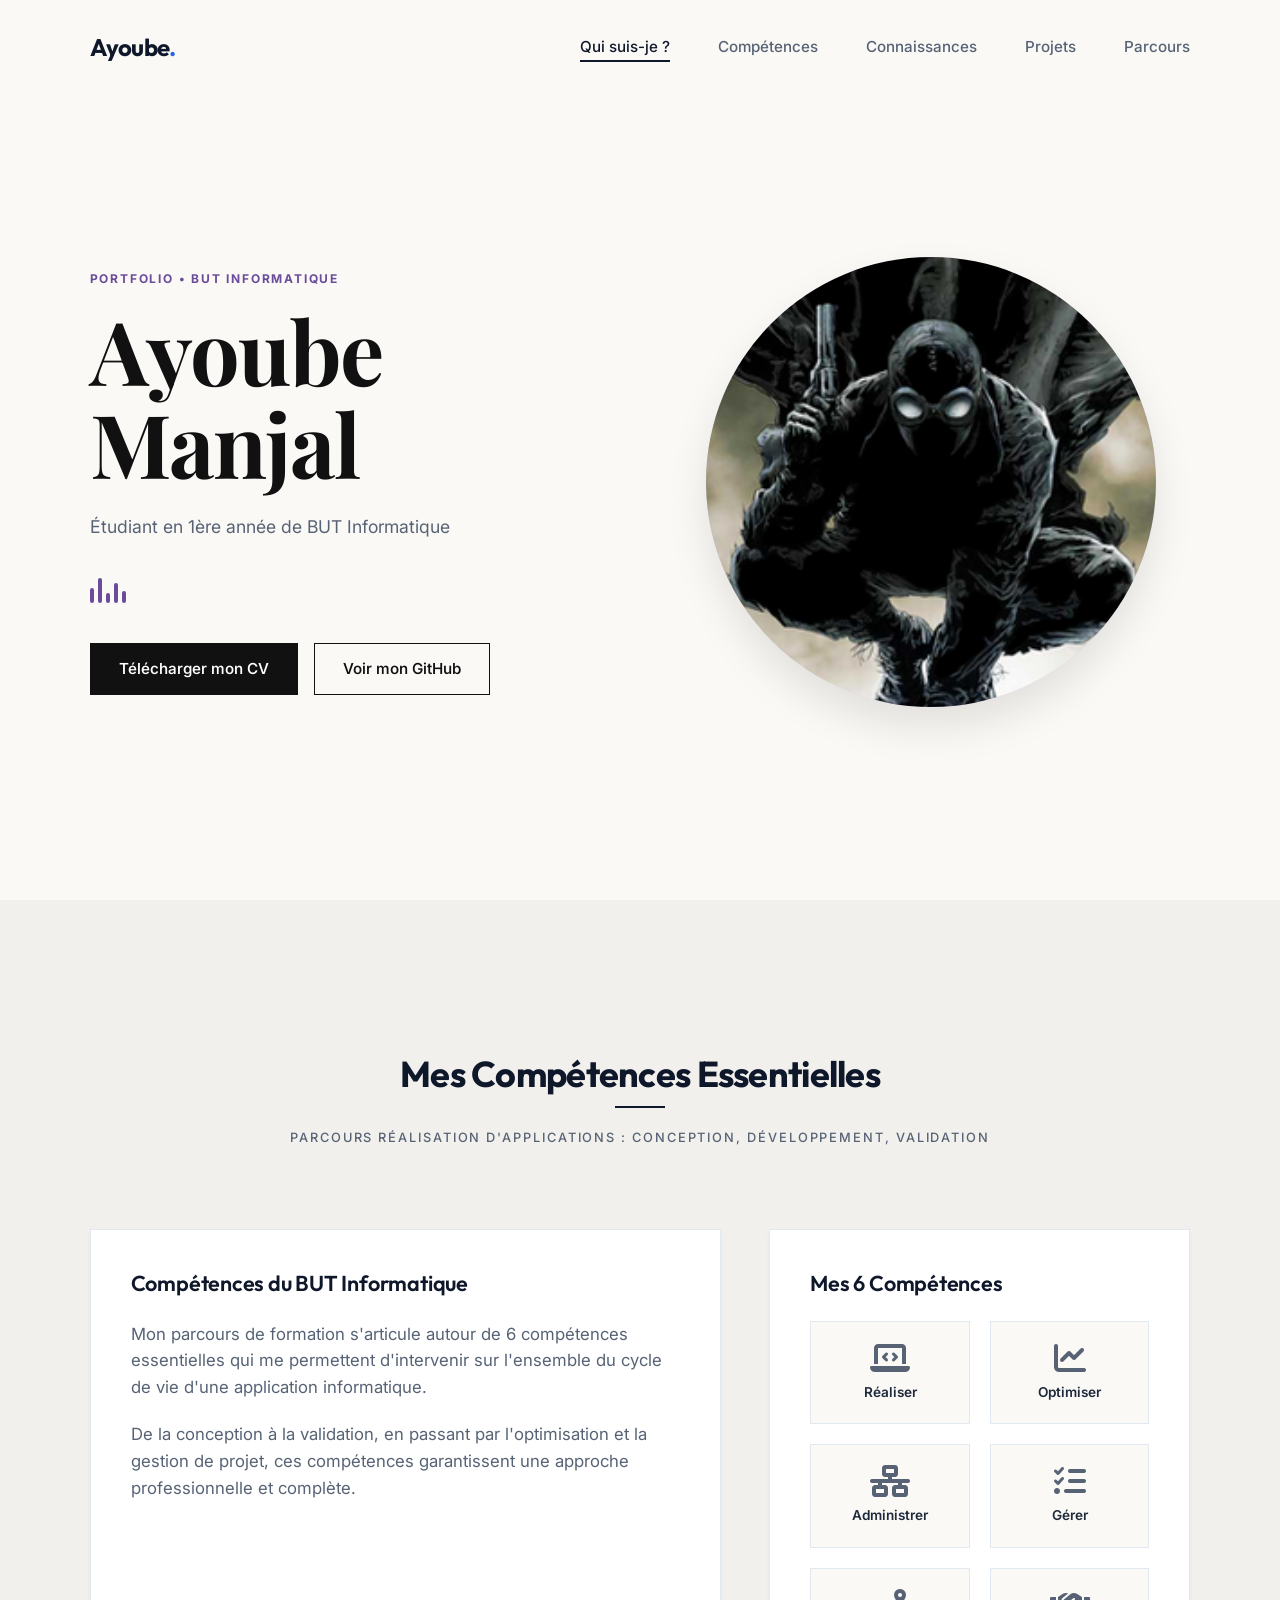
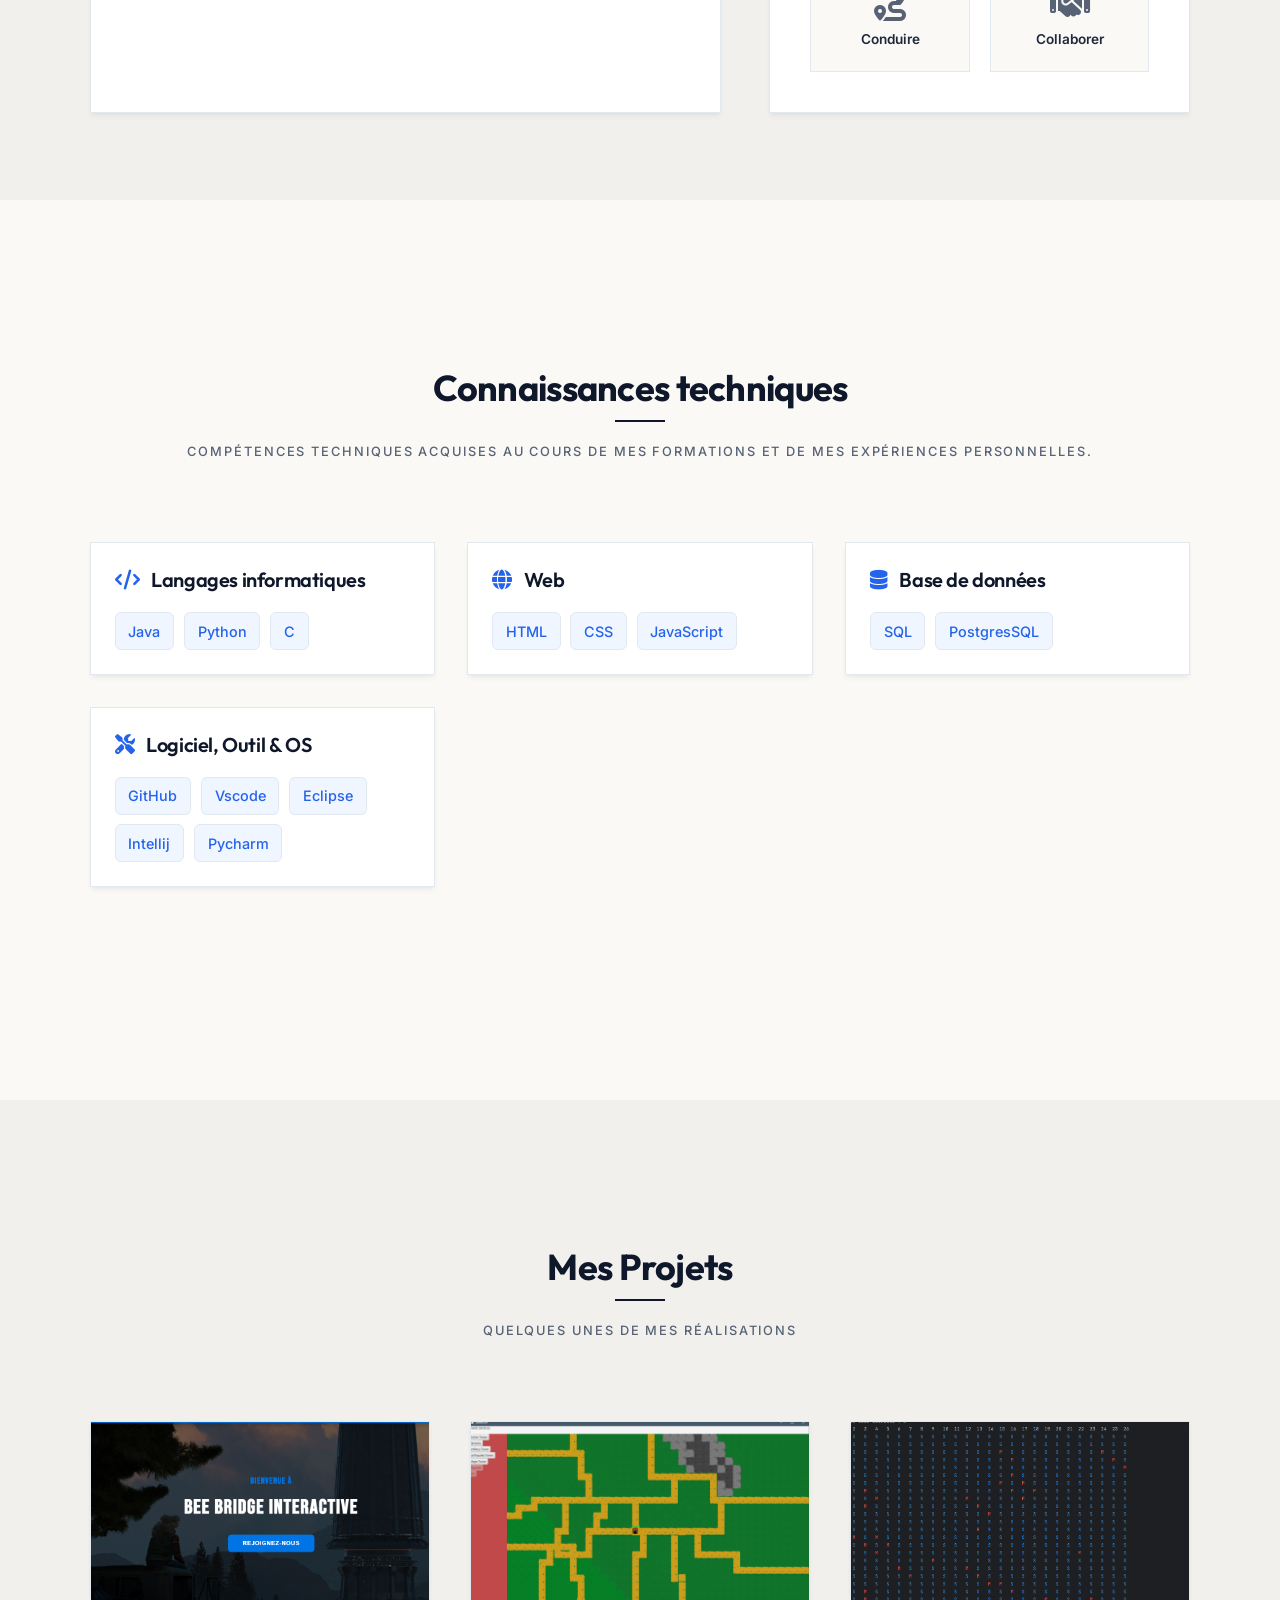
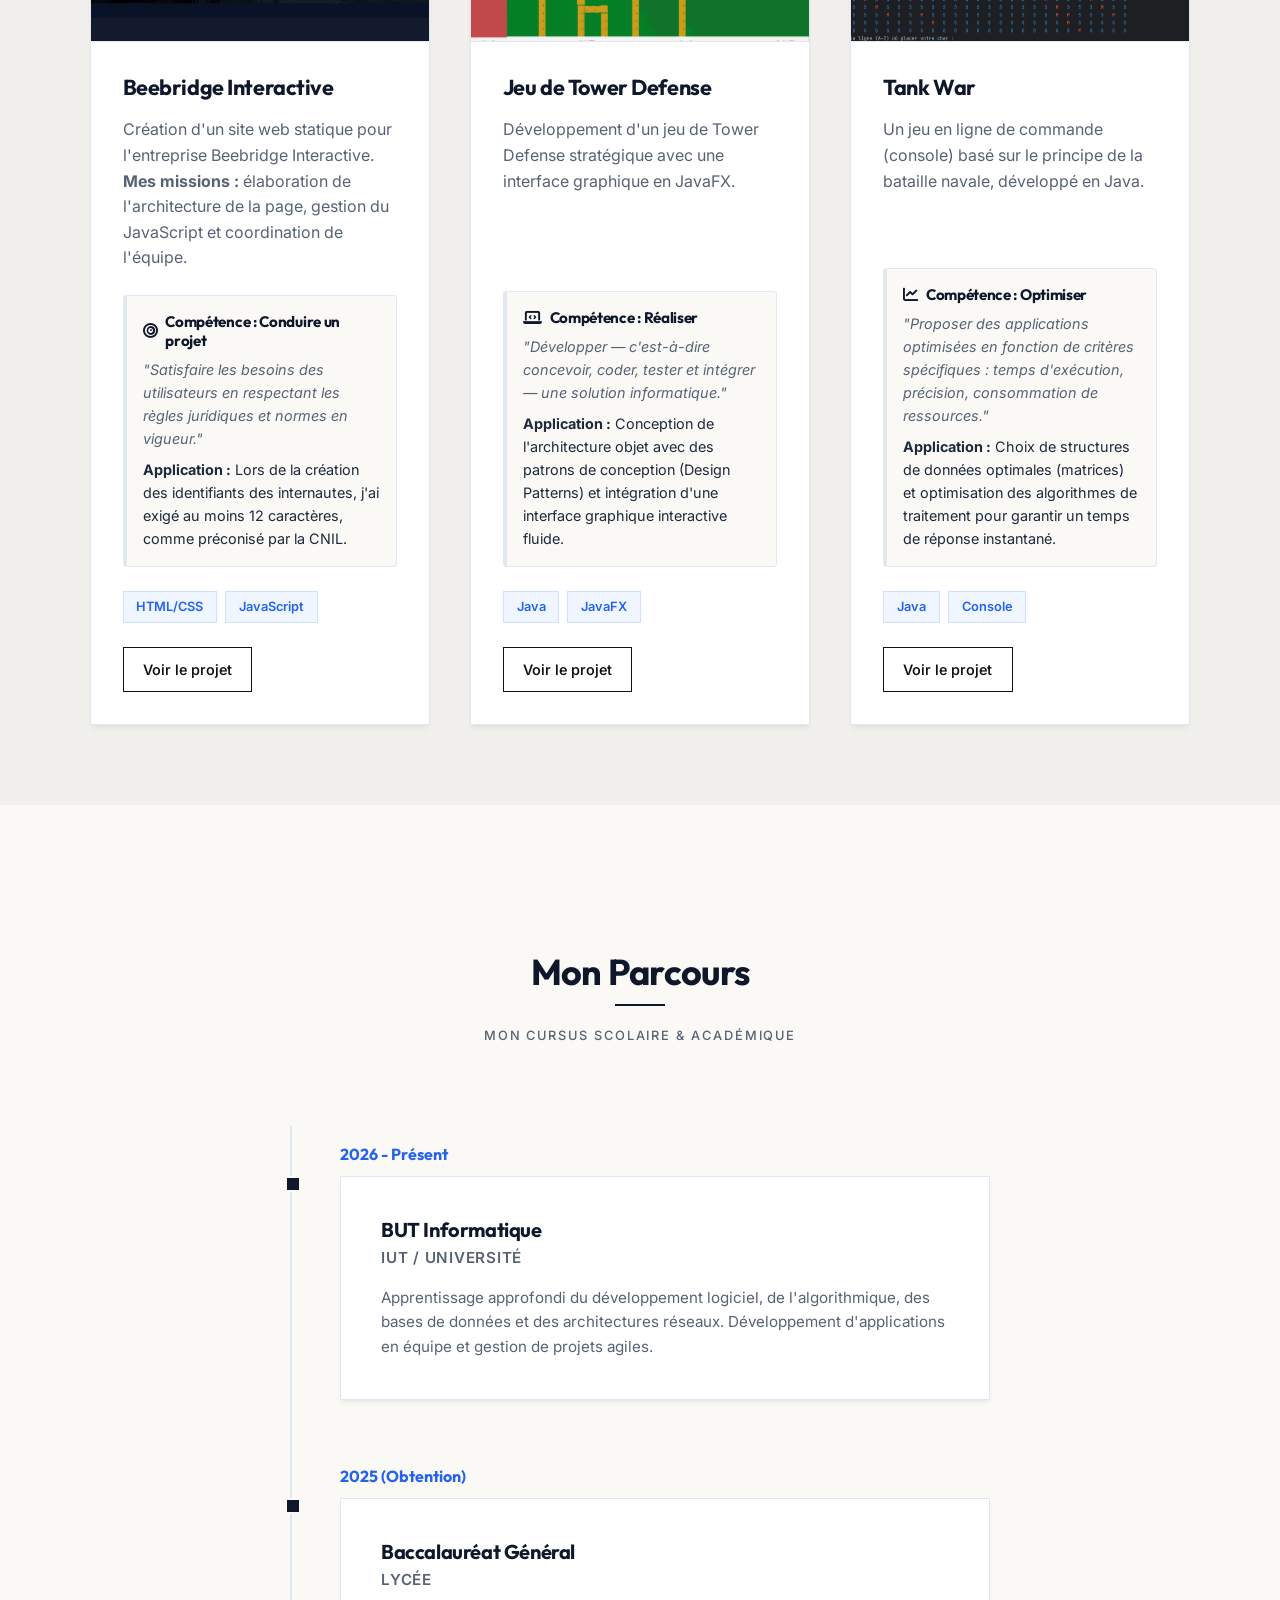
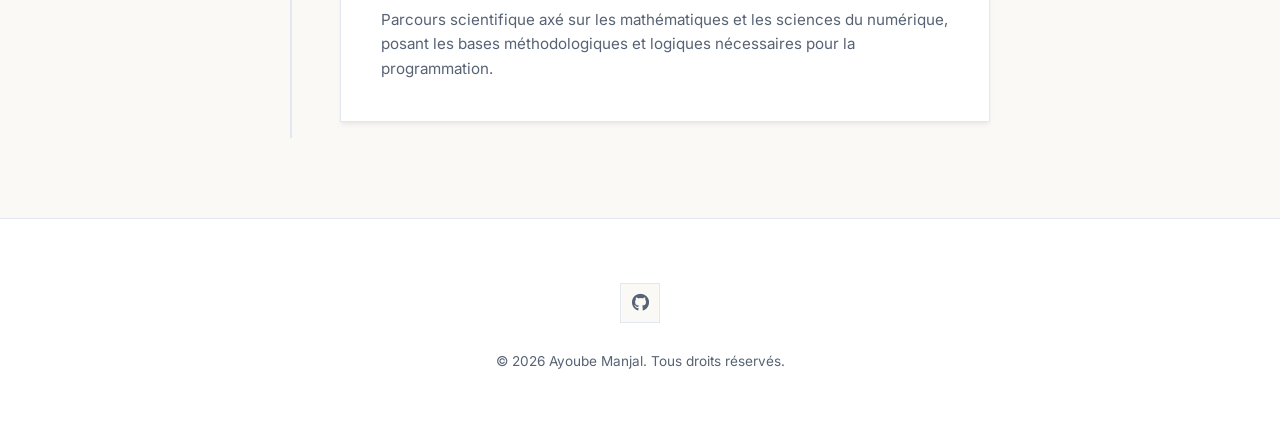
==== index.html @ c1eace11 "1st commit" ====
<!DOCTYPE html>
<html lang="fr">

<head>
    <meta charset="UTF-8">
    <meta name="viewport" content="width=device-width, initial-scale=1.0">
    <title>Portfolio de Ayoube Manjal | BUT Informatique</title>
    <!-- Google Fonts: Inter & Outfit -->
    <link rel="preconnect" href="https://fonts.googleapis.com">
    <link rel="preconnect" href="https://fonts.gstatic.com" crossorigin>
    <link
        href="https://fonts.googleapis.com/css2?family=Inter:wght@300;400;500;600&family=Outfit:wght@400;600;800&family=Playfair+Display:wght@700;900&display=swap"
        rel="stylesheet">
    <link rel="stylesheet" href="styles.css">
    <!-- Font Awesome for Icons -->
    <link rel="stylesheet" href="https://cdnjs.cloudflare.com/ajax/libs/font-awesome/6.4.0/css/all.min.css">
</head>

<body>

    <!-- Interface d'en-tête (Navbar) -->
    <header class="navbar">
        <a href="index.html" class="logo">Ayoube<span>.</span></a>
        <nav>
            <ul class="nav-links">
                <li><a href="#accueil" class="active">Qui suis-je ?</a></li>
                <li><a href="#competences">Compétences</a></li>
                <li><a href="#connaissances">Connaissances</a></li>
                <li><a href="#projets">Projets</a></li>
                <li><a href="#parcours">Parcours</a></li>
            </ul>
        </nav>
        <div class="menu-toggle">
            <i class="fas fa-bars"></i>
        </div>
    </header>

    <main>
        <!-- Section: Accueil / Qui suis-je ? -->
        <section id="accueil" class="hero">
            <div class="hero-content reveal">
                <span class="hero-overline">PORTFOLIO &bull; BUT INFORMATIQUE</span>
                <h1 class="title">Ayoube<br>Manjal</h1>
                <p class="subtitle">Étudiant en 1ère année de BUT Informatique</p>

                <div class="hero-decoration">
                    <span class="bar"></span><span class="bar"></span><span class="bar"></span><span
                        class="bar"></span><span class="bar"></span>
                </div>

                <div class="hero-actions">
                    <a href="#parcours" class="btn btn-primary">Télécharger mon CV</a>
                    <a href="https://github.com/AyoubeM" class="btn btn-secondary" target="_blank">Voir mon GitHub</a>
                </div>
            </div>

            <!-- Emplacement pour l'image de profil -->
            <div class="hero-image reveal delay-1">
                <div class="image-circle">
                    <!-- Remplacez le 'src' par le chemin de votre photo -->
                    <img src="images/spidey.png" alt="Photo de Ayoube Manjal" onerror="this.style.display='none'">
                </div>
            </div>
        </section>

        <!-- Section: Mes Compétences -->
        <section id="competences" class="about">
            <div class="section-title reveal">
                <h2>Mes Compétences Essentielles</h2>
                <p>Parcours Réalisation d'applications : conception, développement, validation</p>
            </div>

            <div class="about-grid reveal">
                <div class="about-text glass-card">
                    <h3>Compétences du BUT Informatique</h3>
                    <p>Mon parcours de formation s'articule autour de 6 compétences essentielles qui me permettent
                        d'intervenir sur l'ensemble du cycle de vie d'une application informatique.</p>
                    <p>De la conception à la validation, en passant par l'optimisation et la gestion de projet, ces
                        compétences garantissent une approche professionnelle et complète.</p>
                </div>

                <div class="skills glass-card">
                    <h3>Mes 6 Compétences</h3>
                    <div class="skills-container">
                        <div class="skill-item">
                            <i class="fas fa-laptop-code"></i>
                            <span>Réaliser</span>
                        </div>
                        <div class="skill-item">
                            <i class="fas fa-chart-line"></i>
                            <span>Optimiser</span>
                        </div>
                        <div class="skill-item">
                            <i class="fas fa-network-wired"></i>
                            <span>Administrer</span>
                        </div>
                        <div class="skill-item">
                            <i class="fas fa-list-check"></i>
                            <span>Gérer</span>
                        </div>
                        <div class="skill-item">
                            <i class="fas fa-route"></i>
                            <span>Conduire</span>
                        </div>
                        <div class="skill-item">
                            <i class="fas fa-handshake"></i>
                            <span>Collaborer</span>
                        </div>
                    </div>
                </div>
            </div>
        </section>

        <!-- Section: Connaissances Techniques -->
        <section id="connaissances" class="connaissances">
            <div class="section-title reveal">
                <h2>Connaissances techniques</h2>
                <p>Compétences techniques acquises au cours de mes formations et de mes expériences personnelles.</p>
            </div>

            <div class="connaissances-grid reveal">
                <!-- Langages informatiques -->
                <div class="connaissance-category glass-card">
                    <h3><i class="fas fa-code"></i> Langages informatiques</h3>
                    <div class="tags-container">
                        <span class="tag">Java</span>
                        <span class="tag">Python</span>
                        <span class="tag">C</span>
                    </div>
                </div>

                <!-- Web -->
                <div class="connaissance-category glass-card">
                    <h3><i class="fas fa-globe"></i> Web</h3>
                    <div class="tags-container">
                        <span class="tag">HTML</span>
                        <span class="tag">CSS</span>
                        <span class="tag">JavaScript</span>
                    </div>
                </div>

                <!-- Base de données -->
                <div class="connaissance-category glass-card">
                    <h3><i class="fas fa-database"></i> Base de données</h3>
                    <div class="tags-container">
                        <span class="tag">SQL</span>
                        <span class="tag">PostgresSQL</span>
                    </div>
                </div>

                <!-- Logiciel, Outil & OS -->
                <div class="connaissance-category glass-card">
                    <h3><i class="fas fa-tools"></i> Logiciel, Outil & OS</h3>
                    <div class="tags-container">
                        <span class="tag">GitHub</span>
                        <span class="tag">Vscode</span>
                        <span class="tag">Eclipse</span>
                        <span class="tag">Intellij</span>
                        <span class="tag">Pycharm</span>
                    </div>
                </div>
            </div>
        </section>

        <!-- Section: Projets -->
        <section id="projets" class="projects">
            <div class="section-title reveal">
                <h2>Mes Projets</h2>
                <p>Quelques unes de mes réalisations</p>
            </div>

            <div class="projects-grid reveal">
                <!-- Projet 1 -->
                <div class="project-card glass-card">
                    <div class="project-image">
                        <img src="images/project1.png" alt="Site Statique Beebridge Interactive">
                    </div>
                    <div class="project-content">
                        <h3>Beebridge Interactive</h3>
                        <p>Création d'un site web statique pour l'entreprise Beebridge Interactive. <strong>Mes missions
                                :</strong> élaboration de l'architecture de la page, gestion du JavaScript et
                            coordination de l'équipe.</p>

                        <div class="competence-mobilisee">
                            <h4><i class="fas fa-bullseye"></i> Compétence : Conduire un projet</h4>
                            <p class="pn-desc"><em>"Satisfaire les besoins des utilisateurs en respectant les règles
                                    juridiques et normes en vigueur."</em></p>
                            <p><strong>Application :</strong> Lors de la création des identifiants des internautes, j'ai
                                exigé au moins 12 caractères, comme préconisé par la CNIL.</p>
                        </div>

                        <div class="project-tags">
                            <span>HTML/CSS</span>
                            <span>JavaScript</span>
                        </div>
                        <a href="projet-beebridge.html" class="btn btn-secondary">Voir le projet</a>
                    </div>
                </div>

                <!-- Projet 2 -->
                <div class="project-card glass-card">
                    <div class="project-image">
                        <img src="images/project2.png" alt="Jeu de Tower Defense">
                    </div>
                    <div class="project-content">
                        <h3>Jeu de Tower Defense</h3>
                        <p>Développement d'un jeu de Tower Defense stratégique avec une interface graphique en JavaFX.
                        </p>

                        <div class="competence-mobilisee">
                            <h4><i class="fas fa-laptop-code"></i> Compétence : Réaliser</h4>
                            <p class="pn-desc"><em>"Développer — c'est-à-dire concevoir, coder, tester et intégrer — une
                                    solution informatique."</em></p>
                            <p><strong>Application :</strong> Conception de l'architecture objet avec des patrons de
                                conception (Design Patterns) et intégration d'une interface graphique interactive
                                fluide.</p>
                        </div>

                        <div class="project-tags">
                            <span>Java</span>
                            <span>JavaFX</span>
                        </div>
                        <a href="projet-tower-defense.html" class="btn btn-secondary">Voir le projet</a>
                    </div>
                </div>

                <!-- Projet 3 -->
                <div class="project-card glass-card">
                    <div class="project-image">
                        <img src="images/project3.png" alt="Jeu Tank War">
                    </div>
                    <div class="project-content">
                        <h3>Tank War</h3>
                        <p>Un jeu en ligne de commande (console) basé sur le principe de la bataille navale, développé
                            en Java.</p>

                        <div class="competence-mobilisee">
                            <h4><i class="fas fa-chart-line"></i> Compétence : Optimiser</h4>
                            <p class="pn-desc"><em>"Proposer des applications optimisées en fonction de critères
                                    spécifiques : temps d'exécution, précision, consommation de ressources."</em></p>
                            <p><strong>Application :</strong> Choix de structures de données optimales (matrices) et
                                optimisation des algorithmes de traitement pour garantir un temps de réponse instantané.
                            </p>
                        </div>

                        <div class="project-tags">
                            <span>Java</span>
                            <span>Console</span>
                        </div>
                        <a href="projet-tank-war.html" class="btn btn-secondary">Voir le projet</a>
                    </div>
                </div>
            </div>
        </section>

        <!-- Section: Mon Parcours -->
        <section id="parcours" class="parcours">
            <div class="section-title reveal">
                <h2>Mon Parcours</h2>
                <p>Mon cursus scolaire & académique</p>
            </div>

            <div class="timeline reveal">
                <div class="timeline-item">
                    <div class="timeline-date">2026 - Présent</div>
                    <div class="timeline-content glass-card">
                        <h3>BUT Informatique</h3>
                        <p class="timeline-institution">IUT / Université</p>
                        <p>Apprentissage approfondi du développement logiciel, de l'algorithmique, des bases de données
                            et des architectures réseaux. Développement d'applications en équipe et gestion de projets
                            agiles.</p>
                    </div>
                </div>

                <div class="timeline-item">
                    <div class="timeline-date">2025 (Obtention)</div>
                    <div class="timeline-content glass-card">
                        <h3>Baccalauréat Général</h3>
                        <p class="timeline-institution">Lycée</p>
                        <p>Parcours scientifique axé sur les mathématiques et les sciences du numérique, posant les
                            bases méthodologiques et logiques nécessaires pour la programmation.</p>
                    </div>
                </div>
            </div>
        </section>
    </main>

    <!-- Footer -->
    <footer>
        <div class="footer-content">
            <div class="socials">
                <a href="https://github.com/AyoubeM"> <i class="fab fa-github"></i></a>
            </div>
            <p>&copy; 2026 Ayoube Manjal. Tous droits réservés.</p>
        </div>
    </footer>

    <script src="script.js"></script>
</body>

</html>
---- styles.css ----
/* ==========================================================================
   Variables & Reset
   ========================================================================== */
:root {
    /* Palette de couleurs sobre, élégante et chaleureuse (Minimalist Warm Light) */
    --bg-color: #faf9f6;          /* Alabaster / Ivoire doux */
    --bg-alt: #f1f0ec;            /* Ivoire légèrement plus sombre pour alterner */
    --bg-card: #ffffff;           /* Cartes d'un blanc pur */
    
    --text-color: #1e293b;        /* Gris ardoise très foncé (Slate 800) */
    --text-muted: #576375;        /* Gris moyen pour le texte secondaire (Slate 600) */
    --text-light: #8e9aa8;        /* Gris clair pour les indications fines (Slate 400) */
    
    --primary: #0f172a;           /* Noir ardoise principal (Slate 900) */
    --primary-hover: #334155;     /* Gris ardoise au survol (Slate 700) */
    --accent: #2563eb;            /* Bleu professionnel discret */
    --accent-light: #eff6ff;      /* Fond bleu très léger pour badges */
    
    --border-color: #e2e8f0;      /* Ligne de bordure fine classique */
    --border-focus: #94a3b8;      /* Ligne de bordure active */
    
    --shadow-sm: 0 1px 2px 0 rgba(0, 0, 0, 0.05);
    --shadow-md: 0 4px 6px -1px rgba(0, 0, 0, 0.05), 0 2px 4px -2px rgba(0, 0, 0, 0.05);
    --shadow-lg: 0 10px 15px -3px rgba(0, 0, 0, 0.05), 0 4px 6px -4px rgba(0, 0, 0, 0.05);
    
    --font-sans: 'Inter', sans-serif;
    --font-heading: 'Outfit', sans-serif;
    --font-serif: 'Playfair Display', serif;

    --transition: all 0.25s cubic-bezier(0.4, 0, 0.2, 1);
}

* {
    margin: 0;
    padding: 0;
    box-sizing: border-box;
}

html {
    scroll-behavior: smooth;
}

body {
    background-color: var(--bg-color);
    color: var(--text-color);
    font-family: var(--font-sans);
    line-height: 1.6;
    overflow-x: hidden;
    position: relative;
    -webkit-font-smoothing: antialiased;
}

/* Les blobs d'arrière-plan du style précédent sont désactivés */
.blob {
    display: none !important;
}

/* ==========================================================================
   Typographie & Utilitaire
   ========================================================================== */
h1, h2, h3, h4 {
    font-family: var(--font-heading);
    color: var(--primary);
    font-weight: 700;
    line-height: 1.25;
    letter-spacing: -0.02em;
}

h2 {
    font-size: 2.25rem;
    margin-bottom: 0.5rem;
}

a {
    text-decoration: none;
    color: inherit;
    transition: var(--transition);
}

.section-title {
    text-align: center;
    margin-bottom: 5rem;
}

.section-title h2 {
    position: relative;
    display: inline-block;
    padding-bottom: 0.75rem;
}

.section-title h2::after {
    content: '';
    position: absolute;
    bottom: 0;
    left: 50%;
    transform: translateX(-50%);
    width: 50px;
    height: 2px;
    background-color: var(--primary);
}

.section-title p {
    color: var(--text-muted);
    font-weight: 500;
    text-transform: uppercase;
    letter-spacing: 0.15em;
    font-size: 0.8rem;
    margin-top: 0.75rem;
}

.glass-card {
    background: var(--bg-card);
    border: 1px solid var(--border-color);
    border-radius: 0;
    box-shadow: var(--shadow-md);
    padding: 2.5rem;
    transition: var(--transition);
}

.glass-card:hover {
    box-shadow: var(--shadow-lg);
    border-color: var(--border-focus);
}

/* ==========================================================================
   Navigation (Navbar)
   ========================================================================== */
.navbar {
    position: fixed;
    top: 0;
    left: 0;
    width: 100%;
    display: flex;
    justify-content: space-between;
    align-items: center;
    padding: 1.75rem 7%;
    z-index: 100;
    transition: var(--transition);
    background: transparent;
}

.navbar.scrolled {
    background: rgba(250, 249, 246, 0.9);
    backdrop-filter: blur(10px);
    -webkit-backdrop-filter: blur(10px);
    padding: 1.25rem 7%;
    border-bottom: 1px solid var(--border-color);
    box-shadow: var(--shadow-sm);
}

.logo {
    font-family: var(--font-heading);
    font-size: 1.5rem;
    font-weight: 700;
    color: var(--primary);
    letter-spacing: -0.03em;
}

.logo span {
    color: var(--accent);
}

.nav-links {
    display: flex;
    list-style: none;
    gap: 3rem;
}

.nav-links a {
    font-weight: 500;
    font-size: 0.95rem;
    color: var(--text-muted);
    position: relative;
    padding: 0.25rem 0;
}

.nav-links a:hover,
.nav-links a.active {
    color: var(--primary);
}

.nav-links a::after {
    content: '';
    position: absolute;
    width: 0;
    height: 2px;
    bottom: -2px;
    left: 0;
    background-color: var(--primary);
    transition: var(--transition);
}

.nav-links a:hover::after,
.nav-links a.active::after {
    width: 100%;
}

.menu-toggle {
    display: none;
    font-size: 1.25rem;
    color: var(--primary);
    cursor: pointer;
}

/* ==========================================================================
   Boutons
   ========================================================================== */
.btn {
    display: inline-flex;
    align-items: center;
    gap: 0.5rem;
    padding: 0.8rem 1.75rem;
    border-radius: 0;
    font-weight: 550;
    font-size: 0.95rem;
    font-family: var(--font-sans);
    cursor: pointer;
    transition: var(--transition);
    border: 1px solid transparent;
}

.btn-primary {
    background-color: #111111;
    color: #ffffff;
}

.btn-primary:hover {
    background-color: #333333;
    transform: translateY(-1px);
}

.btn-secondary {
    background-color: transparent;
    color: #111111;
    border: 1px solid #111111;
}

.btn-secondary:hover {
    background-color: rgba(17, 17, 17, 0.05);
    transform: translateY(-1px);
}

/* ==========================================================================
   Sections Layout
   ========================================================================== */
section {
    min-height: 100vh;
    padding: 9rem 7% 5rem;
    display: flex;
    flex-direction: column;
    justify-content: center;
}

section:nth-of-type(even) {
    background-color: var(--bg-alt);
}

/* --- Hero Section --- */
.hero {
    flex-direction: row;
    align-items: center;
    justify-content: space-between;
    gap: 4rem;
}

.hero-content {
    flex: 1;
    max-width: 550px;
}

.hero-overline {
    display: block;
    font-size: 0.75rem;
    font-weight: 700;
    color: #6b4c9a;
    text-transform: uppercase;
    letter-spacing: 0.15em;
    margin-bottom: 1rem;
}

.hero .title {
    font-family: var(--font-serif);
    font-size: 5.5rem;
    line-height: 1.05;
    margin-bottom: 1.5rem;
    color: #111111;
    letter-spacing: -0.02em;
}

.hero .subtitle {
    font-size: 1.1rem;
    color: var(--text-muted);
    margin-bottom: 2rem;
    font-weight: 400;
    line-height: 1.6;
}

.hero-decoration {
    display: flex;
    align-items: flex-end;
    gap: 4px;
    height: 30px;
    margin-bottom: 2.5rem;
}

.hero-decoration .bar {
    width: 4px;
    background-color: #6b4c9a;
    border-radius: 2px;
}

.hero-decoration .bar:nth-child(1) { height: 15px; }
.hero-decoration .bar:nth-child(2) { height: 25px; }
.hero-decoration .bar:nth-child(3) { height: 10px; }
.hero-decoration .bar:nth-child(4) { height: 20px; }
.hero-decoration .bar:nth-child(5) { height: 12px; }

.hero-actions {
    display: flex;
    gap: 1rem;
}

.hero-image {
    flex: 1;
    display: flex;
    justify-content: center;
    align-items: center;
}

.image-circle {
    width: 450px;
    height: 450px;
    border-radius: 50%;
    overflow: hidden;
    position: relative;
    background-color: #e0d9e8;
    box-shadow: 0 20px 40px rgba(0,0,0,0.1);
}

.image-circle img {
    width: 100%;
    height: 100%;
    object-fit: cover;
}

/* --- About & Skills --- */
.about-grid {
    display: grid;
    grid-template-columns: 1.2fr 0.8fr;
    gap: 3rem;
}

.about-text h3, .skills h3 {
    margin-bottom: 1.5rem;
    font-size: 1.35rem;
    font-weight: 600;
    letter-spacing: -0.01em;
}

.about-text p {
    color: var(--text-muted);
    margin-bottom: 1.25rem;
    font-size: 1.05rem;
}

.skills-container {
    display: grid;
    grid-template-columns: repeat(2, 1fr);
    gap: 1.25rem;
}

.skill-item {
    display: flex;
    flex-direction: column;
    align-items: center;
    gap: 0.5rem;
    padding: 1.25rem;
    background: var(--bg-color);
    border-radius: 0;
    border: 1px solid var(--border-color);
    transition: var(--transition);
}

.skill-item:hover {
    background: var(--bg-card);
    border-color: var(--border-focus);
    transform: translateY(-2px);
    box-shadow: var(--shadow-sm);
}

.skill-item i {
    font-size: 2rem;
    color: var(--text-muted);
}

.skill-item:hover i {
    color: var(--accent);
}

.skill-item span {
    font-size: 0.85rem;
    font-weight: 600;
    color: var(--text-color);
}

/* --- Connaissances Techniques --- */
.connaissances {
    padding-top: 2rem;
}

.connaissances-grid {
    display: grid;
    grid-template-columns: repeat(auto-fit, minmax(300px, 1fr));
    gap: 2rem;
}

.connaissance-category {
    display: flex;
    flex-direction: column;
    gap: 1.25rem;
    padding: 1.5rem;
}

.connaissance-category h3 {
    font-size: 1.25rem;
    color: var(--primary);
    display: flex;
    align-items: center;
    gap: 0.75rem;
    font-weight: 600;
}

.connaissance-category h3 i {
    color: var(--accent);
}

.tags-container {
    display: flex;
    flex-wrap: wrap;
    gap: 0.6rem;
}

.tag {
    background-color: var(--accent-light);
    color: var(--accent);
    padding: 0.4rem 0.8rem;
    border-radius: 6px;
    font-size: 0.9rem;
    font-weight: 500;
    border: 1px solid var(--border-color);
    transition: var(--transition);
}

.tag:hover {
    background-color: var(--accent);
    color: #fff;
    border-color: var(--accent);
    transform: translateY(-2px);
}

/* --- Parcours (Timeline) --- */
.timeline {
    position: relative;
    max-width: 700px;
    margin: 0 auto;
    padding: 1rem 0;
    border-left: 2px solid var(--border-color);
    padding-left: 3rem;
}

.timeline-item {
    position: relative;
    margin-bottom: 4rem;
}

.timeline-item:last-child {
    margin-bottom: 0;
}

/* Carré noir simple */
.timeline-item::before {
    content: '';
    position: absolute;
    width: 12px;
    height: 12px;
    background-color: var(--primary);
    border: 2px solid var(--bg-color);
    left: calc(-3rem - 7px);
    top: 2.1rem;
    z-index: 2;
}

.timeline-date {
    font-family: var(--font-heading);
    font-size: 1rem;
    font-weight: 700;
    color: var(--accent);
    margin-bottom: 0.5rem;
}

.timeline-content h3 {
    font-size: 1.25rem;
    font-weight: 700;
    color: var(--primary);
    margin-bottom: 0.25rem;
}

.timeline-institution {
    font-size: 0.85rem;
    font-weight: 600;
    color: var(--text-muted);
    text-transform: uppercase;
    letter-spacing: 0.05em;
    margin-bottom: 1rem;
}

.timeline-content p {
    color: var(--text-muted);
    font-size: 0.95rem;
    line-height: 1.6;
}


/* --- Projects --- */
.projects-grid {
    display: grid;
    grid-template-columns: repeat(auto-fit, minmax(300px, 1fr));
    gap: 2.5rem;
    width: 100%;
}

.project-card {
    padding: 0;
    overflow: hidden;
    display: flex;
    flex-direction: column;
}

.project-image {
    width: 100%;
    height: 220px;
    overflow: hidden;
    border-bottom: 1px solid var(--border-color);
}

.project-image img {
    width: 100%;
    height: 100%;
    object-fit: cover;
    transition: transform 0.5s ease;
}

.project-card:hover .project-image img {
    transform: scale(1.05);
}

.project-content {
    padding: 2rem;
    display: flex;
    flex-direction: column;
    flex: 1;
}

.project-content h3 {
    font-size: 1.35rem;
    margin-bottom: 1rem;
}

.project-content p {
    color: var(--text-muted);
    margin-bottom: 1.5rem;
    font-size: 1rem;
    flex: 1;
}

.competence-mobilisee {
    background-color: var(--bg-color);
    border-left: 3px solid var(--accent);
    padding: 1rem;
    margin-bottom: 1.5rem;
    border-radius: 4px;
    border: 1px solid var(--border-color);
    border-left-width: 4px;
}

.competence-mobilisee h4 {
    font-size: 0.95rem;
    color: var(--primary);
    margin-bottom: 0.5rem;
    display: flex;
    align-items: center;
    gap: 0.5rem;
}

.competence-mobilisee p.pn-desc {
    color: var(--text-muted);
    margin-bottom: 0.5rem;
    font-size: 0.9rem;
    flex: none;
}

.competence-mobilisee p {
    margin-bottom: 0;
    font-size: 0.9rem;
    flex: none;
    color: var(--text-color);
}

.project-tags {
    display: flex;
    flex-wrap: wrap;
    gap: 0.5rem;
    margin-bottom: 1.5rem;
}

.project-tags span {
    padding: 0.3rem 0.8rem;
    background-color: var(--accent-light);
    color: var(--accent);
    font-size: 0.8rem;
    font-weight: 600;
    border: 1px solid rgba(37, 99, 235, 0.15);
}

.project-content .btn {
    align-self: flex-start;
    padding: 0.6rem 1.2rem;
    font-size: 0.9rem;
}

/* --- Footer --- */
footer {
    padding: 4rem 7% 3rem;
    border-top: 1px solid var(--border-color);
    background: var(--bg-card);
}

.footer-content {
    display: flex;
    flex-direction: column;
    align-items: center;
    gap: 1.75rem;
}

.socials {
    display: flex;
    gap: 1.25rem;
}

.socials a {
    display: flex;
    justify-content: center;
    align-items: center;
    width: 40px;
    height: 40px;
    border-radius: 0;
    background: var(--bg-color);
    border: 1px solid var(--border-color);
    font-size: 1.1rem;
    color: var(--text-muted);
    transition: var(--transition);
}

.socials a:hover {
    background: var(--primary);
    color: #ffffff;
    border-color: var(--primary);
    transform: translateY(-2px);
}

footer p {
    color: var(--text-muted);
    font-size: 0.85rem;
    font-weight: 400;
}

/* ==========================================================================
   Animations Reveal (JS)
   ========================================================================== */
.reveal {
    opacity: 0;
    transform: translateY(20px);
    transition: opacity 0.6s cubic-bezier(0.16, 1, 0.3, 1), transform 0.6s cubic-bezier(0.16, 1, 0.3, 1);
}

.reveal.active {
    opacity: 1;
    transform: translateY(0);
}

.delay-1 { transition-delay: 0.1s; }
.delay-2 { transition-delay: 0.2s; }

/* ==========================================================================
   Media Queries (Responsive)
   ========================================================================== */
@media (max-width: 991px) {
    .navbar {
        padding: 1.5rem 5%;
    }
    
    .navbar.scrolled {
        padding: 1rem 5%;
    }

    section {
        padding: 7rem 5% 4rem;
    }

    .hero {
        flex-direction: column-reverse;
        text-align: center;
        gap: 3rem;
        padding-top: 8rem;
    }
    
    .hero-content {
        max-width: 100%;
    }

    .hero .subtitle {
        max-width: 100%;
    }
    
    .hero-actions {
        justify-content: center;
    }
    
    .about-grid {
        grid-template-columns: 1fr;
        gap: 2.5rem;
    }

    .skills-container {
        grid-template-columns: repeat(4, 1fr);
    }
}

@media (max-width: 768px) {
    .nav-links {
        position: fixed;
        top: 0;
        right: -100%;
        height: 100vh;
        width: 80%;
        max-width: 320px;
        background: #ffffff;
        flex-direction: column;
        justify-content: center;
        align-items: center;
        transition: 0.35s cubic-bezier(0.16, 1, 0.3, 1);
        border-left: 1px solid var(--border-color);
        gap: 2.5rem;
        box-shadow: -10px 0 30px rgba(0, 0, 0, 0.03);
    }
    
    .nav-links.active {
        right: 0;
    }
    
    .menu-toggle {
        display: block;
        z-index: 101;
    }
    
    .hero .title {
        font-size: 2.5rem;
    }
    
    .image-circle {
        width: 280px;
        height: 280px;
    }
    
    .code-icon {
        font-size: 4.5rem;
    }

    .skills-container {
        grid-template-columns: repeat(2, 1fr);
    }

    .timeline {
        padding-left: 2rem;
    }

    .timeline-item::before {
        left: calc(-2rem - 7px);
    }
}

@media (max-width: 480px) {
    .hero-actions {
        flex-direction: column;
        width: 100%;
    }

    .hero-actions .btn {
        width: 100%;
        justify-content: center;
    }
    
    .image-glass {
        width: 220px;
        height: 220px;
    }
}

/* --- Article Style Project Pages --- */
.article-page {
    background-color: #ffffff;
    color: #1a1a1a;
}

.article-page .navbar {
    background-color: transparent;
    border-bottom: none;
    box-shadow: none;
}

.article-page .navbar.scrolled {
    background-color: #ffffff;
    box-shadow: 0 4px 20px rgba(0,0,0,0.05);
}

.article-container {
    width: 100%;
    padding: 8rem 5% 4rem;
}

.project-subtitle {
    font-family: var(--font-main);
    font-size: 0.75rem;
    color: #888;
    text-transform: uppercase;
    letter-spacing: 0.15em;
    margin-bottom: 2rem;
    display: block;
    font-weight: 600;
}

.project-main-title {
    font-family: var(--font-heading);
    font-size: 3.5rem;
    color: #1a1a1a;
    text-align: center;
    margin-bottom: 3rem;
    font-weight: 800;
    text-transform: uppercase;
    letter-spacing: -0.02em;
}

.article-intro {
    font-size: 1.1rem;
    color: #555;
    margin-bottom: 4rem;
    line-height: 1.8;
}

.article-section {
    margin-bottom: 4rem;
}

.article-section h2 {
    font-family: var(--font-heading);
    font-size: 1.8rem;
    color: #1a1a1a;
    margin-bottom: 1.5rem;
    display: inline-block;
    border-bottom: 3px solid rgba(99, 102, 241, 0.3); /* Soulignement léger */
    padding-bottom: 2px;
}

.article-section p {
    font-size: 1.05rem;
    color: #444;
    line-height: 1.8;
    margin-bottom: 1.5rem;
}

.code-placeholder {
    background-color: #1e1e1e;
    color: #d4d4d4;
    padding: 2rem;
    border-radius: 4px;
    font-family: monospace;
    font-size: 0.9rem;
    overflow-x: auto;
    margin: 2rem 0;
    line-height: 1.5;
}

.image-placeholder {
    width: 100%;
    margin: 3rem 0;
    display: flex;
    flex-direction: column;
    align-items: center;
    justify-content: center;
    color: #888;
}

.image-placeholder img {
    max-width: 100%;
    height: auto;
    border-radius: 4px;
    box-shadow: 0 4px 20px rgba(0,0,0,0.08);
}

.caption {
    font-size: 0.85rem;
    color: #888;
    text-align: left;
    margin-top: -1rem;
    margin-bottom: 2rem;
    font-style: italic;
}

.pn-block {
    background-color: #fafafa;
    border-left: 2px solid #6366f1;
    padding: 1.5rem 1.5rem;
    margin-top: 2rem;
}

.pn-block-title {
    font-size: 0.75rem;
    text-transform: uppercase;
    letter-spacing: 0.15em;
    color: #666;
    margin-bottom: 2rem;
    font-weight: 600;
}

.pn-list {
    list-style: none;
    padding: 0;
}

.pn-list li {
    margin-bottom: 1.5rem;
    padding-left: 1.5rem;
    position: relative;
    font-size: 0.95rem;
    line-height: 1.7;
    color: #333;
}

.pn-list li::before {
    content: '—';
    position: absolute;
    left: 0;
    color: #6366f1;
    font-weight: bold;
}

.pn-list li:last-child {
    margin-bottom: 0;
}
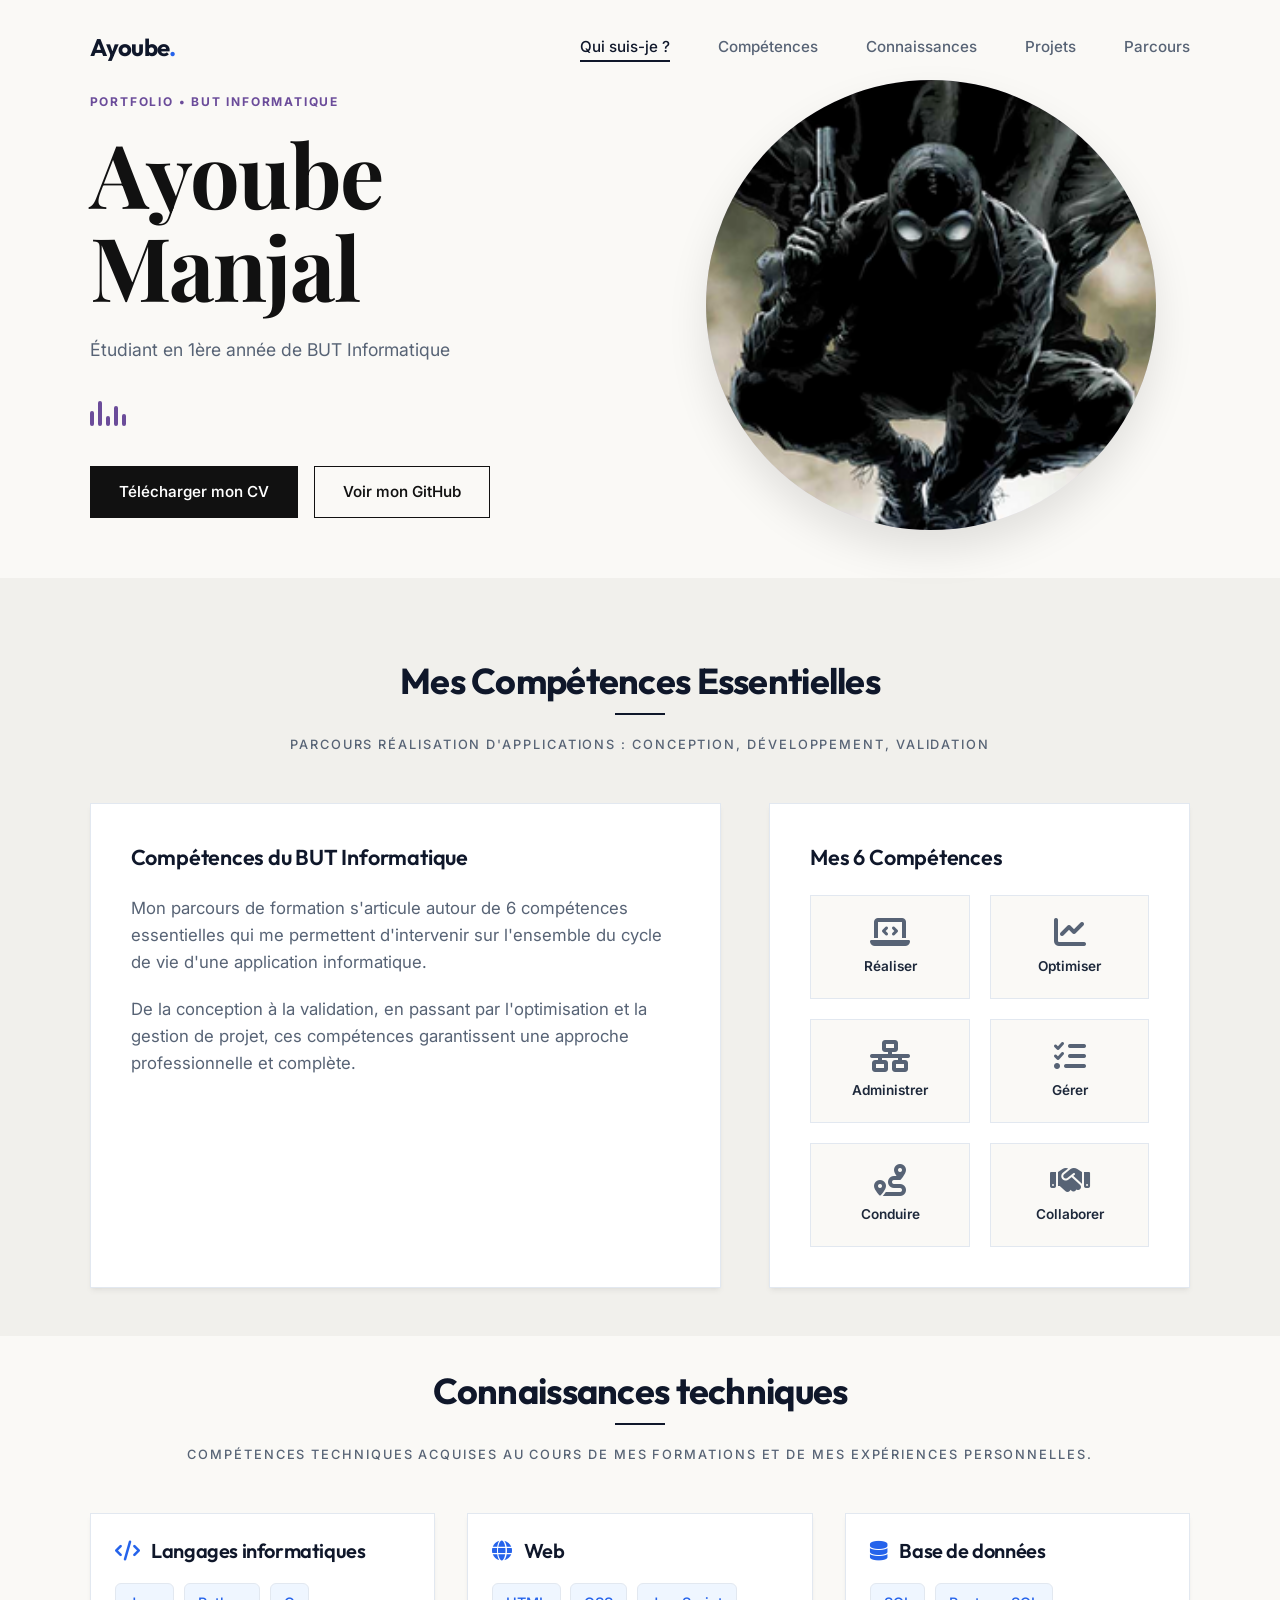
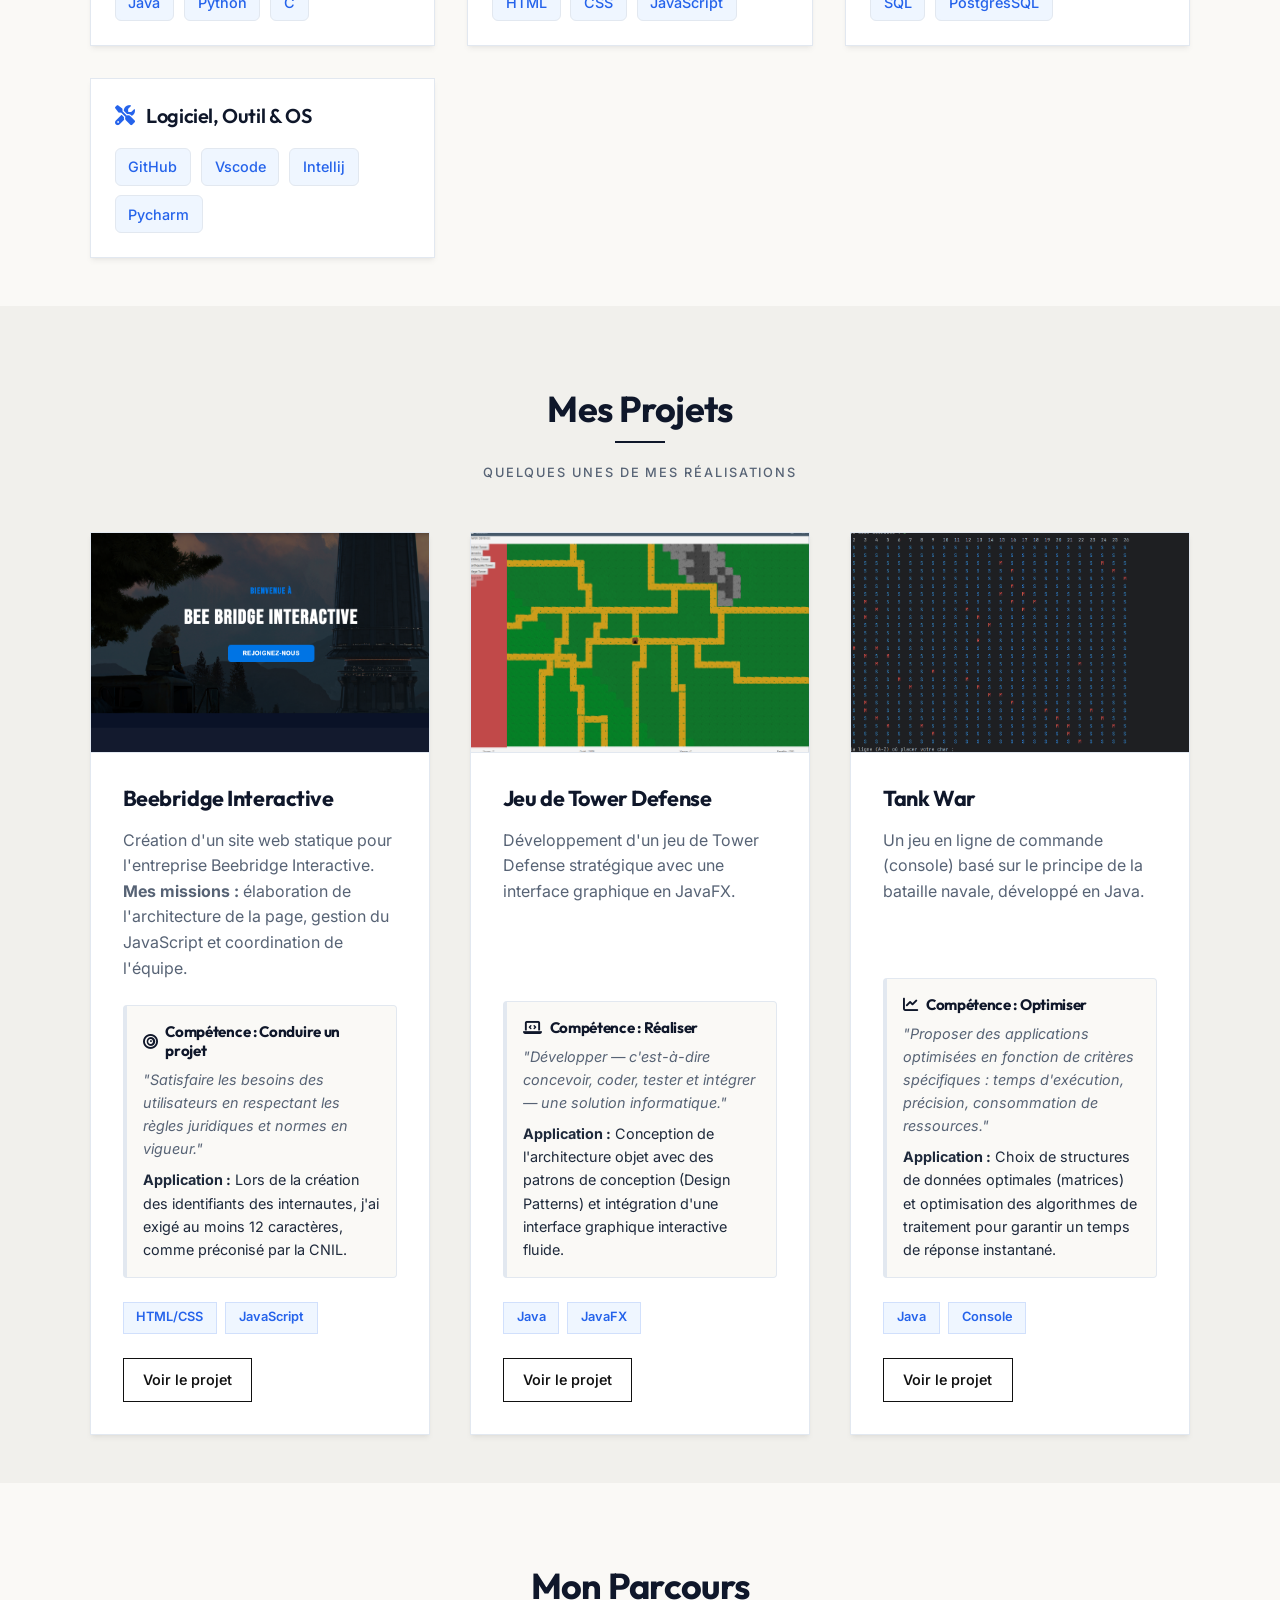
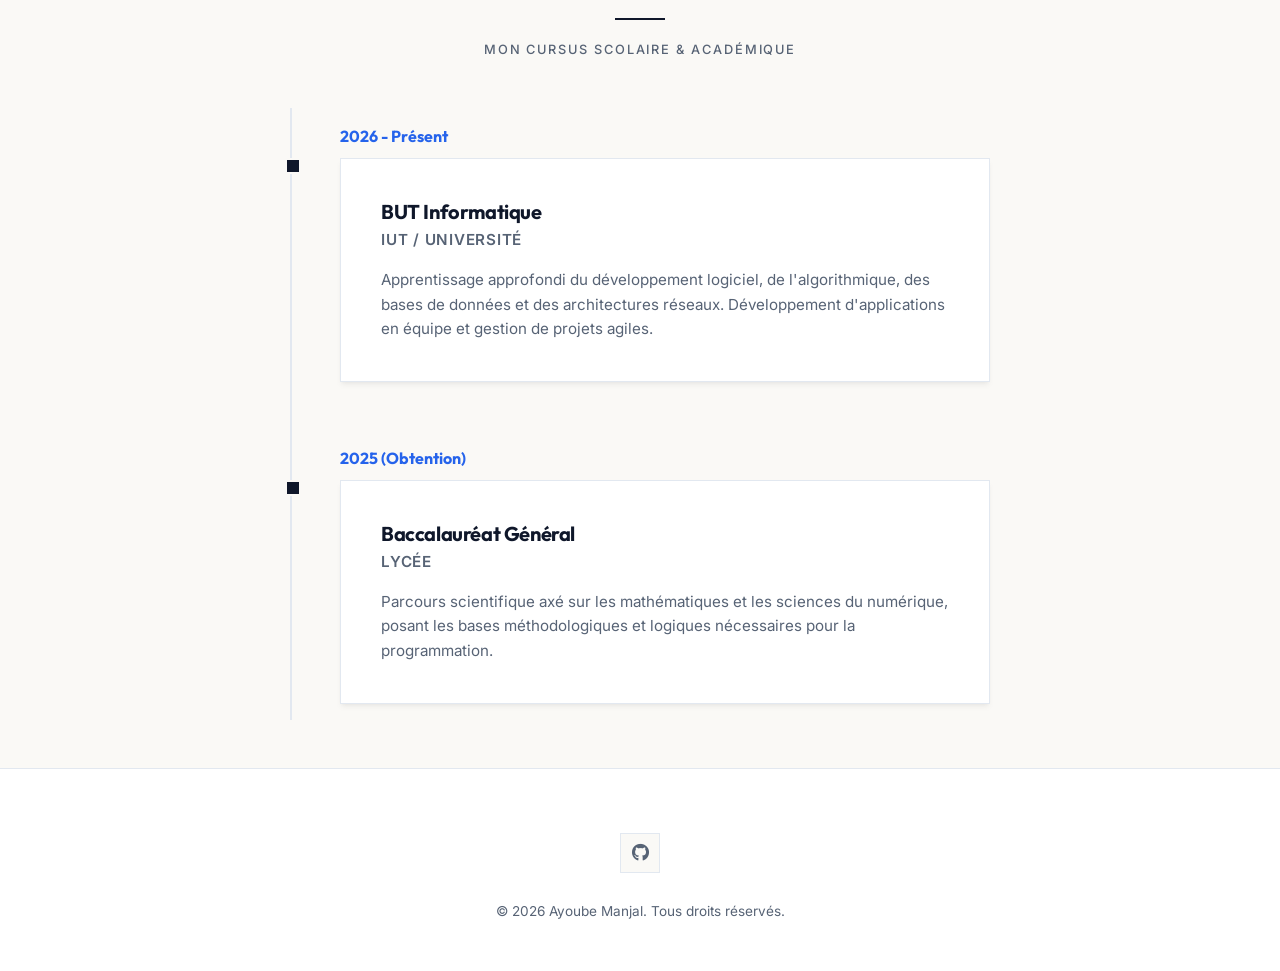
==== commit 6e282802: "update" ====
--- a/index.html
+++ b/index.html
@@ -154,7 +154,6 @@
                     <div class="tags-container">
                         <span class="tag">GitHub</span>
                         <span class="tag">Vscode</span>
-                        <span class="tag">Eclipse</span>
                         <span class="tag">Intellij</span>
                         <span class="tag">Pycharm</span>
                     </div>
--- a/styles.css
+++ b/styles.css
@@ -79,7 +79,7 @@
 
 .section-title {
     text-align: center;
-    margin-bottom: 5rem;
+    margin-bottom: 3rem;
 }
 
 .section-title h2 {
@@ -244,8 +244,7 @@
    Sections Layout
    ========================================================================== */
 section {
-    min-height: 100vh;
-    padding: 9rem 7% 5rem;
+    padding: 5rem 7% 3rem;
     display: flex;
     flex-direction: column;
     justify-content: center;
@@ -704,7 +703,7 @@
     }
 
     section {
-        padding: 7rem 5% 4rem;
+        padding: 4rem 5% 2.5rem;
     }
 
     .hero {
